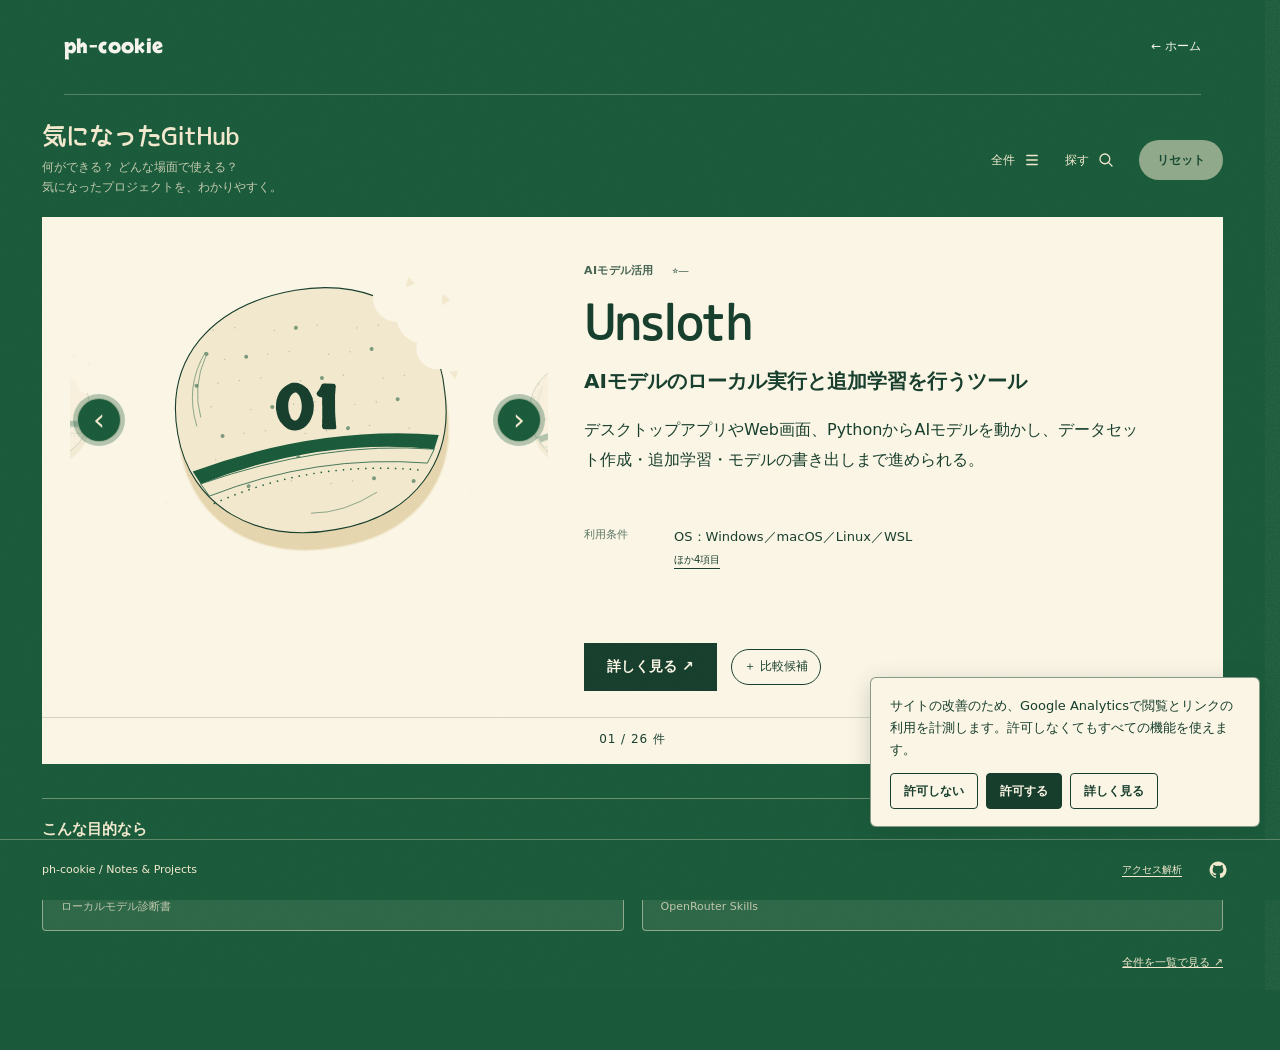
==== projects/index.html @ 5f615bd1 "Save approved audio category and Audio Studio MCP publication stage" ====
<!doctype html>
<html lang="ja">
<head>
  <meta charset="utf-8">
  <meta name="viewport" content="width=device-width,initial-scale=1">
  <meta name="description" content="気になったGitHubプロジェクトを、用途や利用条件とともに紹介。">
  <title>気になったGitHub — ph-cookie</title>
  <link rel="stylesheet" href="../assets/collection.css?v=414d01db8b60">
  <script defer src="data.js?v=7d6185a0344e"></script>
  <script defer src="../assets/projects.js?v=3e82fefd5011"></script>
<link rel="stylesheet" href="../assets/site-settings.css?v=dbaac64d1aff"><script defer src="../assets/site-settings.js?v=22b683aef506"></script></head>
<body class="cookie-projects" data-concept="section">
  <svg class="filter-defs" aria-hidden="true" focusable="false"><defs><filter id="collection-grain"><feTurbulence type="fractalNoise" baseFrequency=".6" numOctaves="3" stitchTiles="stitch"/><feColorMatrix type="saturate" values="0"/></filter></defs></svg>
  <div class="noise" aria-hidden="true"></div>

  <header class="site-header">
    <a class="site-signature" href="../">ph-cookie</a>
    <nav aria-label="サイト内の移動"><a class="home-back" href="../">← ホーム</a></nav>
  </header>
  <main>
    <div class="collection-masthead">
    <section class="intro" aria-labelledby="page-title">
      <h1 id="page-title">気になったGitHub</h1>
      <p class="lead">何ができる？ どんな場面で使える？<br>気になったプロジェクトを、わかりやすく。</p>
    </section>
      <div class="browse-actions"><button id="overview-toggle" type="button" aria-haspopup="dialog" disabled>全件 <svg class="browse-icon" viewBox="0 0 24 24" aria-hidden="true" focusable="false"><path d="M5 6h14M5 12h14M5 18h14"/></svg></button><button id="search-toggle" type="button" aria-expanded="false" aria-controls="search-panel" disabled>探す <svg class="browse-icon" viewBox="0 0 24 24" aria-hidden="true" focusable="false"><circle cx="10.5" cy="10.5" r="6.5"/><path d="m15.2 15.2 4.8 4.8"/></svg></button><button id="clear-filters" class="reset-button" type="button" disabled>リセット</button></div>
    </div>
    <div class="browse-toolbar">
      <div class="filter-state"><p id="count" role="status" hidden></p><span id="filter-summary"></span></div>

    </div>
    <section id="search-panel" class="tools" aria-label="プロジェクトを探す" hidden>
      <label for="search">キーワード<input id="search" type="search" placeholder="名前・用途から探す" autocomplete="off"></label>
      <label for="category">分類<select id="category"><option value="">すべて</option></select></label>
      <label for="sort">並び順<select id="sort"><option value="new">追加順（新しい順）</option><option value="name">名前順</option><option value="stars">スターが多い順</option></select></label>
    </section>
    <p id="boot-message" role="status">紹介を読み込み中…</p>
    <section id="content" aria-label="プロジェクト紹介"></section>
    <p id="empty" hidden>該当する項目がありません。条件を変えて探してください。</p>
    <p class="catalog-link"><a href="catalog.html">全件を一覧で見る ↗</a></p>
    <noscript><p>この表示にはJavaScriptが必要です。上の一覧から全紹介を読めます。</p></noscript>

  </main>
    <footer><span>ph-cookie / Notes & Projects</span><button type="button" class="metrics-open" data-metrics-open>アクセス解析</button><a class="profile-link" href="https://github.com/ph-cookie" target="_blank" rel="noopener noreferrer" aria-label="ph-cookieのGitHubアカウント" title="GitHub"><svg viewBox="0 0 24 24" width="18" height="18" aria-hidden="true" focusable="false"><path fill="currentColor" d="M12 .75a11.25 11.25 0 0 0-3.558 21.923c.563.104.768-.244.768-.543 0-.267-.01-.975-.015-1.913-3.13.68-3.79-1.508-3.79-1.508-.512-1.3-1.25-1.646-1.25-1.646-1.023-.7.078-.686.078-.686 1.13.08 1.725 1.16 1.725 1.16 1.006 1.724 2.64 1.226 3.283.938.102-.73.394-1.226.716-1.508-2.5-.284-5.128-1.25-5.128-5.565 0-1.23.44-2.234 1.16-3.022-.116-.285-.503-1.43.11-2.982 0 0 .945-.302 3.095 1.154a10.8 10.8 0 0 1 5.625 0c2.15-1.456 3.094-1.154 3.094-1.154.614 1.552.227 2.697.111 2.982.721.788 1.159 1.792 1.159 3.022 0 4.326-2.633 5.278-5.14 5.557.405.35.766 1.043.766 2.1 0 1.516-.014 2.74-.014 3.112 0 .3.203.65.773.54A11.25 11.25 0 0 0 12 .75Z"/></svg></a></footer>
  <aside class="candidate-dock" aria-label="比較候補" hidden>
    <div class="dock-label">比較候補 <b id="selected-count">0</b><span>最大3件</span></div>
    <div id="selected"></div><button id="compare" type="button" disabled>並べて確認 ↗</button>
  </aside>
  <div id="toast" class="toast" role="status"></div>
  <dialog id="overview" aria-labelledby="overview-title">
    <div class="dialog-head"><h2 id="overview-title">全件 <span id="overview-total"></span></h2><button class="close" type="button" aria-label="一覧を閉じる">×</button></div>
    <div class="overview-body">
      <div class="overview-tools">
        <label>キーワード<input id="overview-search" type="search" placeholder="名前・用途から探す" autocomplete="off"></label>
        <label>分類<select id="overview-category"><option value="">すべて</option></select></label>
        <label>並び順<select id="overview-sort"><option value="new">追加順</option><option value="name">名前順</option><option value="stars">スター順</option></select></label>
      </div>
      <div class="overview-status"><span id="overview-count" role="status"></span><button id="overview-reset" class="reset-button" type="button" disabled>リセット</button></div>
      <div class="overview-columns" aria-hidden="true"><span>名称 / 用途</span><span>分類</span><span>比較</span></div>
      <ol id="overview-list" aria-label="プロジェクト一覧"></ol>
      <p id="overview-empty" hidden>該当する項目がありません。</p>
    </div>
    <div class="overview-bottom"><span id="overview-selection" role="status"></span><button id="overview-compare" type="button" disabled>並べて確認 ↗</button></div>
  </dialog>
  <dialog id="detail" aria-labelledby="detail-title">
    <div class="dialog-head"><span class="dialog-eyebrow"></span><button class="close" type="button" aria-label="詳細を閉じる">×</button></div>
    <h2 id="detail-title" class="detail-title"></h2><div class="dialog-body"></div>
  </dialog>
  <dialog id="comparison" aria-labelledby="comparison-title">
    <div class="dialog-head"><h2 id="comparison-title">比較候補</h2><button class="close" type="button" aria-label="比較を閉じる">×</button></div>
    <div class="comparison-body"></div>
  </dialog>
<aside id="metrics-panel" class="metrics-panel" aria-label="アクセス解析の選択" hidden><p>サイトの改善のため、Google Analyticsで閲覧とリンクの利用を計測します。許可しなくてもすべての機能を使えます。</p><div class="metrics-actions"><button type="button" data-metrics-choice="denied">許可しない</button><button type="button" data-metrics-choice="granted">許可する</button><button type="button" data-metrics-open>詳しく見る</button></div></aside>
<dialog id="metrics-dialog" class="metrics-dialog" aria-labelledby="metrics-title"><h2 id="metrics-title">アクセス解析</h2><p>このサイトでは、許可した場合にGoogle Analyticsを読み込み、Cookieを使ってページの閲覧、紹介の詳細表示、GitHubなどへの移動を計測します。Cookie等の識別子や閲覧情報はGoogleに送信されます。広告目的では利用しません。</p><p>検索入力や選択した文章は送信せず、計測に送るページURLから検索条件を取り除きます。端末・ブラウザの情報などはGoogle Analyticsの仕組みで収集されます。許可前の操作を後から送信することはありません。</p><p>選択はこのブラウザに180日間保存します。フッターの「アクセス解析」からいつでも変更できます。許可を取り消すとこのサイトの計測用Cookieを削除し、読み込み済みの場合はページを再読み込みします。すでに送信された情報は取り消されません。</p><p><a href="https://policies.google.com/privacy?hl=ja" target="_blank" rel="noopener noreferrer">Googleのプライバシーポリシー</a> / <a href="https://policies.google.com/technologies/partner-sites?hl=ja" target="_blank" rel="noopener noreferrer">Googleによるデータの利用</a></p><p data-metrics-status></p><label><input type="checkbox" data-metrics-exclude>このブラウザを制作確認用として計測から除外する</label><div class="metrics-actions"><button type="button" data-metrics-choice="denied">許可しないで保存</button><button type="button" data-metrics-choice="granted">許可して保存</button></div><button type="button" class="metrics-close" data-metrics-close>閉じる</button></dialog></body>
</html>
---- assets/collection.css ----
@font-face{font-family:CookieTitle;src:url('fonts/YasashisaGothic.ttf') format('truetype');font-weight:400;font-display:swap}
@font-face{font-family:CookieLogo;src:url('fonts/Skranji-Bold.ttf') format('truetype');font-weight:700;font-display:swap}
:root{--green:#1a5a3a;--deep:#173e2c;--paper:#f2e8cd;--light:#fbf5e5;color-scheme:dark;background:var(--green)}
*{box-sizing:border-box}
html{overscroll-behavior:none;scrollbar-gutter:stable}
body{margin:0;background:var(--green);color:var(--paper);font:15px/1.8 system-ui,-apple-system,sans-serif;overscroll-behavior:none}
body{padding-bottom:calc(var(--footer-height,60px) + var(--dock-height,0px) + 16px)}
body.dialog-open{overflow:hidden}
button,input,select,textarea{font:inherit}
button,a,input,select{-webkit-tap-highlight-color:transparent}
button,a{touch-action:manipulation}
button{cursor:pointer}
button:focus-visible,a:focus-visible,input:focus-visible,select:focus-visible,textarea:focus-visible{outline:3px solid currentColor;outline-offset:5px}
button:focus-visible{outline-color:var(--paper)}
dialog button:focus-visible,.candidate-dock button:focus-visible{outline-color:var(--deep)}
button:disabled{cursor:default;opacity:.45}
a{color:inherit}
[hidden]{display:none!important}
.filter-defs{position:absolute;width:0;height:0;overflow:hidden}
.noise{pointer-events:none;position:fixed;inset:0;opacity:.105;filter:url(#collection-grain);z-index:10;mix-blend-mode:soft-light}
.collection-header{max-width:1360px;margin:auto;padding:26px 42px;border-bottom:1px solid #f2e8cd4a}
.brand{color:#fff;font:700 23px CookieLogo,system-ui,sans-serif;text-decoration:none}
.brand span{font:400 12px system-ui,sans-serif;letter-spacing:.06em}
main{max-width:1280px;margin:auto;padding:28px 42px 0}
.intro{padding-bottom:13px}
.eyebrow{font:650 11px/1.5 system-ui,sans-serif;letter-spacing:.19em;margin:0 0 10px}
h1{font:700 clamp(28px,4vw,45px)/1.4 CookieTitle,system-ui,sans-serif;margin:0 0 14px;font-synthesis:weight}
.lead{font-size:12px;line-height:1.85;margin:0}
.browse-toolbar{display:flex;align-items:center;justify-content:space-between;gap:14px;min-height:40px;border-bottom:1px solid #f2e8cd55;margin-bottom:10px}
.filter-state{display:flex;align-items:center;gap:10px;min-width:0}
#count{margin:0;font-size:11px;white-space:nowrap}
#filter-summary{font-size:10px;opacity:.8;max-width:300px;overflow:hidden;text-overflow:ellipsis;white-space:nowrap}
#search-toggle,#clear-filters{border:0;background:none;color:var(--paper);font-size:11px;padding:8px 0;white-space:nowrap}
#search-toggle{display:flex;gap:10px;align-items:center;font-size:12px}
#search-toggle span{font-size:23px;line-height:1}
.tools{display:grid;grid-template-columns:minmax(0,1fr) 190px 190px;gap:16px;align-items:end;border-bottom:1px solid #f2e8cd70;margin-top:-10px;margin-bottom:20px;padding:12px 0 16px}
.tools label{font-size:11px;min-width:0}
input,select{display:block;width:100%;min-height:40px;margin-top:4px;border:1px solid #f2e8cd80;border-radius:0;color:var(--paper);background:var(--green);padding:5px 10px;font-size:13px}
input::placeholder{color:#f2e8cdb0}
select option{background:var(--green);color:var(--paper)}
#content{overflow:hidden}
.focus-stage{display:grid;grid-template-columns:1fr 1.15fr;min-height:380px;gap:30px;align-items:start;outline-offset:-3px}
.focus-stage:focus-visible{outline:2px solid var(--paper);outline-offset:-3px}
.cookie-visual{min-width:0;height:350px;position:relative;overflow:hidden;display:grid;place-items:center}
.cookie-open{z-index:1;display:block;position:relative;width:350px;max-width:83%;height:330px;background:none;color:var(--paper);border:0;touch-action:pan-y;user-select:none;-webkit-user-select:none;cursor:grab}
.cookie-open:active{cursor:grabbing}
.cookie-open svg{position:absolute;inset:0;width:100%;height:100%;overflow:visible;pointer-events:none}
.cookie-open>span{position:absolute;font:700 63px CookieLogo,system-ui,sans-serif;top:34%;left:40%;color:var(--deep);pointer-events:none}
.edge-preview{position:absolute;z-index:2;top:50%;width:58px;height:160px;transform:translateY(-50%);padding:0;border:0;color:var(--paper);background:none;display:grid;place-items:center}
.edge-preview.previous{left:0}.edge-preview.next{right:0}
.neighbor-art{position:absolute;inset:0;overflow:hidden;pointer-events:none}
.neighbor-art svg{position:absolute;top:0;width:150px;height:150px;max-width:none;opacity:.32}
.previous .neighbor-art svg{right:22px}.next .neighbor-art svg{left:22px}
.edge-arrow{position:relative;display:grid;place-items:center;width:44px;height:44px;border:1px solid #f2e8cd90;border-radius:50%;background:var(--green);color:var(--paper);font:30px/1 system-ui,sans-serif;box-shadow:0 0 0 4px #1a5a3a50}
.edge-preview:hover .edge-arrow,.edge-preview:focus-visible .edge-arrow{background:var(--paper);color:var(--deep)}
.edge-preview:focus-visible{outline-offset:-3px}
.focus-copy{min-width:0;padding:20px 0;display:grid;align-content:start;align-items:start;user-select:text;-webkit-user-select:text}
.focus-copy [data-slot=meta]{min-block-size:var(--slot-meta,0px)}
.focus-copy [data-slot=title]{min-block-size:var(--slot-title,0px)}
.focus-copy [data-slot=purpose]{min-block-size:var(--slot-purpose,0px)}
.focus-copy [data-slot=summary]{min-block-size:var(--slot-summary,0px)}
.focus-copy [data-slot=conditions]{min-block-size:var(--slot-conditions,0px)}
.focus-copy [data-slot=actions]{min-block-size:var(--slot-actions,0px)}
.measure-copy{position:fixed;left:-100000px;top:0;visibility:hidden;pointer-events:none;contain:layout style}
.measure-copy>[data-slot]{min-block-size:0!important}
.focus-meta{display:flex;gap:18px;align-items:flex-start;font-size:10px;letter-spacing:.07em;opacity:.78;margin-bottom:12px}
.focus-meta .category{min-width:0;overflow-wrap:anywhere}
.focus-meta .category{border-bottom:1px solid #f2e8cd80}
.project-stars{white-space:nowrap;flex:none}
.focus-copy h2{font:800 clamp(30px,3.5vw,42px)/1.3 CookieTitle,system-ui,sans-serif;font-synthesis:weight;margin:0 0 12px;overflow-wrap:anywhere}
.focus-copy .what{font-size:16px;font-weight:750;line-height:1.65;margin:0 0 14px;color:var(--light)}
.focus-copy .summary{font-size:14px;line-height:1.9;max-width:38em;margin:0 0 17px}
.condition-lines{margin:0 0 22px;line-height:1.7}
.condition-lines div{display:grid;grid-template-columns:82px 1fr;gap:10px;font-size:12px}
.condition-lines dt{font-size:10px;opacity:.7;font-weight:500}
.condition-lines dd{margin:0;overflow-wrap:anywhere}
.condition-item{display:block}
.condition-more{color:inherit;font-size:10px;line-height:1.6;border:0;border-bottom:1px solid currentColor;padding:0;background:none;white-space:nowrap}
.focus-actions{display:flex;align-items:center;flex-wrap:wrap;gap:10px}
.read-more{background:var(--paper);color:var(--deep);border:1px solid var(--paper);padding:9px 20px;font-size:14px;font-weight:750;min-height:42px}
.pick{color:inherit;font-size:11px;background:transparent;border:1px solid currentColor;padding:5px 12px;border-radius:20px;min-height:36px}
.pick[aria-pressed=true]{background:var(--paper);color:var(--deep)}
.focus-bottom{display:flex;justify-content:center;padding:10px 0 12px;border-top:1px solid #f2e8cd70}
.position{font:12px/1.6 system-ui,sans-serif;letter-spacing:.08em;margin:0;min-width:95px;text-align:center}
.related{display:grid;grid-template-columns:1fr 1fr;gap:12px 32px;align-items:start;margin-top:12px;padding-top:14px}
.related-label{grid-column:1/-1;font-size:15px;font-weight:750;letter-spacing:0;margin:0 0 2px}
.related-link{display:grid;grid-template-columns:1fr 24px;gap:5px 14px;align-items:start;border:0;padding:8px 0 12px;background:none;text-align:left;color:var(--paper)}
.related-purpose{grid-column:1;font-size:14px;font-weight:700;line-height:1.65}
.related-project{grid-column:1;font-size:12px;line-height:1.6;opacity:.75}
.related-arrow{grid-column:2;grid-row:1/3;font-size:23px;line-height:1.4;align-self:center}
.related-link:hover .related-purpose{text-decoration:underline;text-underline-offset:4px}
.catalog-link{font-size:11px;text-align:right;margin:25px 0 0}
footer{position:fixed;z-index:9;bottom:0;left:0;right:0;display:flex;justify-content:space-between;align-items:center;gap:12px;padding:10px max(42px,calc((100vw - 1196px)/2)) max(10px,env(safe-area-inset-bottom));background:var(--green);border-top:1px solid #f2e8cd50;font-size:11px}
.profile-link{display:grid;place-items:center;width:40px;height:40px;border-radius:50%}
.profile-link:hover{background:#f2e8cd18}
.candidate-dock{position:fixed;z-index:20;bottom:var(--footer-height,60px);left:0;right:0;display:flex;gap:20px;align-items:center;background:var(--light);color:var(--deep);padding:16px max(24px,calc((100vw - 1196px)/2)) max(16px,env(safe-area-inset-bottom));border-top:2px solid var(--deep);min-height:78px;box-shadow:0 -6px 30px #173e2c18}
.dock-label{font-size:12px;white-space:nowrap;min-width:104px}
.dock-label b{font:700 22px CookieLogo,system-ui,sans-serif;margin-left:5px}
.dock-label span{display:block;font-size:9px}
#selected{display:flex;align-items:center;gap:7px;flex:1;flex-wrap:wrap;min-width:0}
.selected-chip{background:transparent;color:var(--deep);border:1px solid #173e2c60;font-size:11px;padding:5px 9px;border-radius:20px;overflow-wrap:anywhere;max-width:100%;text-align:left}
.candidate-dock>button{background:var(--deep);color:var(--paper);border:0;padding:10px 17px;white-space:nowrap;font-size:12px;min-height:40px}
.toast{position:fixed;left:50%;bottom:calc(var(--footer-height,60px) + var(--dock-height,0px) + 20px);transform:translateX(-50%);z-index:60;background:var(--light);color:var(--deep);padding:8px 18px;box-shadow:0 4px 20px #0002;display:none;font-size:12px;width:max-content;max-width:90vw}
.toast.visible{display:block}
dialog{color-scheme:light;border:1px solid var(--deep);border-radius:12px;background:var(--light);color:var(--deep);width:min(740px,calc(100vw - 30px));max-height:calc(100svh - 50px);padding:0;box-shadow:0 20px 100px #08261880;overscroll-behavior:contain;scrollbar-gutter:stable}
dialog::backdrop{background:#103b2ca8;backdrop-filter:blur(3px)}
.dialog-head{position:sticky;top:0;background:var(--light);display:flex;justify-content:space-between;align-items:center;gap:15px;padding:16px 24px;border-bottom:1px solid #1a5a3a35;z-index:1;font-size:11px;letter-spacing:.08em}
.dialog-head h2{font-size:14px;margin:0}
.close{flex:none;border:1px solid #1a5a3a50;background:none;color:var(--deep);border-radius:50%;width:36px;height:36px;font-size:24px;line-height:1}
.detail-title{font:700 28px/1.5 CookieTitle,system-ui,sans-serif;font-synthesis:weight;margin:24px 30px 16px;overflow-wrap:anywhere}
.dialog-body{padding:0 30px 30px}
.dialog-body p{font-size:13px;line-height:1.95;max-width:42em;margin:0 0 16px;overflow-wrap:anywhere}
.dialog-body .summary{font-size:14px;font-weight:650}
.environment-block{margin-top:20px}
.environment-label{font-size:11px!important;font-weight:650;margin:0 0 5px!important}
.environment-table{border-collapse:collapse;background:#eceee5;font-size:11px;line-height:1.6;width:100%;margin:0 0 20px}
.environment-table th,.environment-table td{border-bottom:1px solid #d6dbd0;padding:4px 9px;text-align:left;vertical-align:top;overflow-wrap:anywhere}
.environment-table th{width:105px}
.fact-level{display:inline-block;font-size:9px;line-height:1.5;border:1px solid #ccd3c4;border-radius:2px;padding:0 3px;margin-right:5px;vertical-align:1px;white-space:nowrap}
.dialog-actions{display:flex;align-items:center;flex-wrap:wrap;gap:20px;padding-top:18px;border-top:1px solid #ccd3c4;margin-top:20px}
.dialog-actions a{font-size:12px}
.dialog-body .checked-date{font-size:10px;margin:12px 0 0}
.dialog-body .pick[aria-pressed=true]{background:var(--deep);color:var(--paper)}
.sources{font-size:11px;margin-top:20px;max-width:42em}
.sources summary{cursor:pointer}
.sources ul{padding-left:18px}
.sources li{margin:4px 0;overflow-wrap:anywhere}
#comparison{width:min(1000px,calc(100vw - 30px))}
.comparison-body{padding:22px;overflow-x:auto}
.comparison-table{border-collapse:collapse;table-layout:fixed;width:100%;min-width:calc(125px + var(--columns) * 210px);font-size:12px;line-height:1.8}
.comparison-table th,.comparison-table td{text-align:left;vertical-align:top;overflow-wrap:anywhere;border-bottom:1px solid #d6dbd0;padding:12px}
.comparison-table tr>th:first-child{width:125px;font-size:11px;position:sticky;left:0;background:var(--light);z-index:1}
.comparison-table thead th{font-weight:400}
.comparison-table h3{font:700 21px/1.5 CookieTitle,system-ui,sans-serif;font-synthesis:weight;margin:0 0 12px;overflow-wrap:anywhere}
.comparison-table p{margin:0 0 10px}
.comparison-table .compare-category{font-size:10px;opacity:.75}
.comparison-table .compare-purpose{font-weight:650}
.comparison-table a{font-size:11px}
.comparison-table .comparison-group th{background:#eceee5;font-size:11px;padding-top:7px;padding-bottom:7px}
.comparison-note{font-size:10px;margin-top:12px}
.fact-missing{opacity:.65}
.comparison-grid{display:grid;grid-template-columns:repeat(var(--columns),minmax(210px,1fr));min-width:calc(var(--columns) * 210px);gap:20px}
.compare-column{min-width:0;border-right:1px solid #ccd3c4;padding-right:15px}
.compare-column:last-child{border:0}
.compare-column h3{font:700 22px/1.5 CookieTitle,system-ui,sans-serif;font-synthesis:weight;margin:0 0 12px;overflow-wrap:anywhere}
.compare-column p{font-size:12px;line-height:1.85;overflow-wrap:anywhere}
.compare-column .compare-category{font-size:10px;opacity:.75;margin-top:0}
.compare-column .compare-purpose{font-weight:700}
.compare-column a{font-size:12px}
.compare-column .environment-table th{width:85px}
.copy-notes{margin-top:20px;background:var(--deep);color:var(--paper);border:0;padding:10px 16px;font-size:12px;min-height:42px}
.clipboard-text{display:block;width:100%;height:180px;margin-top:15px;color:var(--deep);background:var(--paper);font-size:12px}
@media(max-width:900px) and (min-width:601px){
 .focus-stage{grid-template-columns:1fr 1.2fr;gap:20px}
 .cookie-open{width:290px;height:280px}.cookie-visual{height:300px}
 .cookie-open>span{font-size:48px}.edge-preview{width:45px}.edge-arrow{width:38px;height:38px}
 .tools{grid-template-columns:minmax(0,1fr) 150px 160px;gap:10px}
}
@media(max-width:600px){
 .collection-header{padding:13px 18px}.brand{font-size:19px}.brand span{font-size:9px;display:block;margin-top:2px}
 main{padding:18px 18px 0}.intro{padding:0 0 5px}.intro .eyebrow,.intro .lead{display:none}
 .intro h1{font-size:25px;margin:0;line-height:1.5}
 .browse-toolbar{min-height:34px;margin-bottom:3px}.filter-state{gap:6px}
 #count{font-size:10px}#filter-summary{max-width:110px;font-size:9px}
 #search-toggle,#clear-filters{font-size:10px}#search-toggle{padding:4px 0}#search-toggle span{font-size:19px}
 .tools{grid-template-columns:minmax(0,1fr) minmax(0,1fr);gap:10px;margin:0 0 12px;padding-top:8px}
 .tools label:first-child{grid-column:1/-1}
 .focus-stage{grid-template-columns:1fr;gap:0;min-height:0}
 .cookie-visual{height:clamp(172px,25svh,205px)}.cookie-open{width:244px;max-width:78%;height:100%}
 .cookie-open>span{font-size:40px;top:34%;left:40%}
 .edge-preview{height:125px;width:50px;top:49%}.neighbor-art svg{height:115px;width:130px}
 .edge-arrow{height:42px;width:42px;font-size:29px}
 .focus-copy{padding:7px 0 12px}.focus-meta{font-size:10px;margin-bottom:8px}
 .focus-copy h2{font-size:29px;line-height:1.35;margin-bottom:9px}
 .focus-copy .what{font-size:14px;line-height:1.65;margin-bottom:12px}
 .focus-copy .summary{font-size:13px;line-height:1.85;margin-bottom:14px}
 .condition-lines{margin-bottom:15px}.condition-lines div{font-size:11px;grid-template-columns:72px 1fr;gap:8px}.condition-lines dt{font-size:10px}
 .focus-actions{gap:12px;justify-content:space-between}.read-more{padding:8px 16px}.focus-actions .pick{padding:6px 12px}
 .focus-bottom{padding:10px 0}.position{font-size:11px}
 .related{grid-template-columns:1fr;gap:4px;margin-top:10px;padding-top:14px}.related-label{font-size:14px;margin-bottom:4px}
 .related-link{padding:9px 0;gap:3px 14px}.related-purpose{font-size:14px}.related-project{font-size:12px}
 footer{padding-left:18px;padding-right:18px;font-size:10px}.catalog-link{margin-top:20px}
 .candidate-dock{display:grid;grid-template-columns:minmax(0,1fr) auto;padding:10px 15px max(10px,env(safe-area-inset-bottom));gap:6px 12px}
 .dock-label{font-size:11px}.dock-label span{display:inline;margin-left:8px}.dock-label b{font-size:17px}
 #selected{grid-row:2;grid-column:1/-1;min-height:26px}.candidate-dock>button{grid-column:2;grid-row:1;font-size:11px;padding:7px 12px}
 .selected-chip{font-size:10px;padding:4px 8px;min-height:32px}
 dialog{max-height:calc(100svh - 24px)}.dialog-head{padding:12px 18px}.detail-title{font-size:23px;margin:18px 18px 14px}
 .dialog-body{padding:0 18px 22px}.comparison-body{padding:18px}.comparison-grid{gap:15px}
}
@media(max-width:600px) and (max-height:700px){.cookie-visual{height:150px}}
@media(prefers-reduced-motion:reduce){*{scroll-behavior:auto!important;transition:none!important;animation:none!important}}

/* Full-catalog overview. */
.browse-actions{display:flex;gap:24px;align-items:center}
#overview{width:min(1000px,calc(100vw - 30px));max-height:calc(100svh - 30px)}
#overview-title{font:800 21px/1.5 CookieTitle,system-ui,sans-serif;letter-spacing:0}
#overview-total{font:400 11px/1.5 system-ui;margin-left:8px;opacity:.65}
.overview-body{padding:18px 25px 0}
.overview-tools{display:grid;grid-template-columns:minmax(0,1fr) 160px 130px;gap:12px;align-items:end}
.overview-tools label{font-size:10px;min-width:0}
.overview-tools input,.overview-tools select{background:transparent;color:var(--deep);border:1px solid #173e2c50;font-size:12px;min-height:36px}
.overview-tools input::placeholder{color:#173e2c99}
.overview-tools option{color:var(--deep);background:var(--light)}
.overview-status{display:flex;align-items:center;gap:15px;min-height:48px;font-size:11px}
#overview-reset{border:0;border-bottom:1px solid currentColor;padding:0;background:none;color:inherit;font-size:11px}
.overview-columns{display:grid;grid-template-columns:minmax(0,1fr) 132px 108px;gap:15px;font-size:10px;opacity:.65;padding:0 0 7px 43px;border-bottom:1px solid #173e2c80}
#overview-list{padding:0;margin:0;list-style:none}
.overview-row{display:grid;grid-template-columns:minmax(0,1fr) 108px;align-items:center;gap:15px;border-bottom:1px solid #173e2c28;padding:8px 0}
.overview-open{display:grid;grid-template-columns:30px minmax(0,1fr) 100px 18px;gap:13px;align-items:center;border:0;background:none;color:var(--deep);text-align:left;padding:7px 0;min-width:0;width:100%}
.overview-open:hover .overview-name,.overview-open:focus-visible .overview-name{text-decoration:underline;text-underline-offset:4px}
.overview-number{font:11px/1.5 system-ui;opacity:.6;align-self:start;padding-top:3px}
.overview-words{min-width:0}
.overview-name{display:block;font:800 18px/1.45 CookieTitle,system-ui,sans-serif;overflow-wrap:anywhere}
.overview-purpose{display:block;font-size:11px;line-height:1.7;margin-top:3px;overflow-wrap:anywhere}
.overview-category{font-size:10px;line-height:1.5}
.overview-arrow{font-size:18px}
.overview-current{font-size:9px;display:inline-block;border:1px solid #173e2c55;padding:0 5px;margin-top:4px}
.overview-row.is-current{background:#1a5a3a08}
.overview-row .pick{font-size:10px;min-height:34px;padding:5px 7px}
.overview-row .pick[aria-pressed=true]{background:var(--deep);color:var(--light)}
.overview-bottom{position:sticky;bottom:0;display:flex;align-items:center;justify-content:space-between;gap:15px;border-top:1px solid #173e2c80;padding:14px 25px;background:var(--light);font-size:11px;z-index:2}
#overview-compare{border:0;background:var(--deep);color:var(--light);padding:9px 15px;font-size:11px;min-height:40px}
#overview-empty{font-size:12px;padding:20px 0 35px}
@media(max-width:600px){
 #overview{width:calc(100vw - 16px);max-height:calc(100svh - 18px)}
 #overview .dialog-head{padding:12px 15px}
 .overview-body{padding:13px 15px 0}
 .overview-tools{grid-template-columns:minmax(0,1fr) minmax(0,1fr);gap:8px}
 .overview-tools label:first-child{grid-column:1/-1}
 .overview-columns{display:none}
 .overview-status{min-height:42px;border-bottom:1px solid #173e2c80}
 .overview-row{grid-template-columns:minmax(0,1fr) 38px;gap:8px;padding:10px 0}
 .overview-open{grid-template-columns:22px minmax(0,1fr) 13px;gap:8px;padding:3px 0}
 .overview-name{font-size:16px}
 .overview-purpose{font-size:10px}
 .overview-number{font-size:10px}
 .overview-category{grid-column:2;grid-row:2;font-size:9px;opacity:.7}
 .overview-arrow{grid-column:3;grid-row:1;font-size:16px}
 .overview-row .pick{font-size:0;width:36px;height:36px;padding:0;overflow:hidden;position:relative}
 .overview-row .pick::after{content:'＋';font-size:18px;position:absolute;inset:0;display:grid;place-items:center}
 .overview-row .pick[aria-pressed=true]::after{content:'✓'}
 .overview-bottom{padding:11px 15px}
}

/* Match text baselines, hit areas and drawn icon dimensions. */
.browse-actions #overview-toggle,.browse-actions #search-toggle{display:inline-flex;align-items:center;justify-content:center;gap:8px;font:500 12px/1 system-ui,-apple-system,sans-serif;min-height:44px;padding:0;border:0;background:none;color:var(--paper)}
.browse-icon{display:block;flex:none;width:18px;height:18px;fill:none;stroke:currentColor;stroke-width:1.7;stroke-linecap:round;stroke-linejoin:round}

.overview-open{user-select:text;-webkit-user-select:text}
.overview-category{overflow-wrap:anywhere}

/* Shared conditions remain reachable with the search panel closed. */
.browse-toolbar{flex-wrap:wrap;justify-content:flex-end}
.filter-state{flex:1 1 200px;min-width:0;gap:10px}
#filter-summary{flex:1;min-width:0;max-width:300px}
#clear-filters{flex:none;min-height:36px;padding:4px 10px;border:1px solid #f2e8cd80;border-radius:3px;font-size:11px}
.browse-actions{flex:none;margin-left:auto}
.dialog-body p{font-size:16px;line-height:1.9}
.dialog-body .summary{font-size:17px}
.dialog-body .environment-table{font-size:13px}
.dialog-body .environment-label{font-size:12px!important}
.dialog-body .fact-level{font-size:10px}
.dialog-body .sources{font-size:13px}
.dialog-body .checked-date{font-size:11px}
.dialog-body .dialog-actions a{font-size:14px}
@media(max-width:600px){
 .browse-actions{order:0}
 .filter-state{order:1;flex-basis:100%;padding-bottom:8px}
 #filter-summary{max-width:none;font-size:10px}
 .dialog-body p{font-size:15px}
 .dialog-body .summary{font-size:16px}
 .dialog-body .environment-table{font-size:12px}
 .dialog-body .sources{font-size:12px}
}

/* Layout: reading hierarchy, with site identity in the footer. */
main{padding-top:26px}
.home-return{margin:0 0 26px}
.home-return a{font:500 11px/1.6 system-ui,sans-serif;color:var(--paper);text-decoration:none;opacity:.68;display:inline-flex;align-items:center;min-height:32px}
.home-return a:hover,.home-return a:focus-visible{opacity:1;text-decoration:underline;text-underline-offset:4px}
.collection-masthead{display:grid;grid-template-columns:minmax(0,1fr) auto;gap:24px;align-items:center;border-bottom:2px solid #f2e8cd80;padding-bottom:24px;margin-bottom:26px}
.collection-masthead .intro{padding:0}
.collection-masthead h1{font-size:25px;line-height:1.4;font-weight:700;margin:0 0 10px}
.collection-masthead .lead{font-size:12px;line-height:1.8;margin:0;opacity:.8}
.collection-masthead .browse-actions{margin:0;gap:28px}
.collection-masthead .browse-actions button{font-weight:650;font-size:13px}
.browse-toolbar{margin-top:-16px;margin-bottom:24px;padding-bottom:10px;border-bottom:1px solid #f2e8cd50}
.tools{margin-top:0;margin-bottom:30px;padding-top:0}
.focus-stage{grid-template-columns:.9fr 1.2fr;gap:50px;min-height:440px}
.focus-copy{padding-top:20px}
.focus-meta{font-size:12px;letter-spacing:.025em;margin-bottom:15px;opacity:.8}
.focus-meta .category{border:0;font-weight:650}
.focus-copy h2{font-size:clamp(44px,5vw,66px);font-weight:800;line-height:1.14;letter-spacing:-.025em;color:#fff;margin-bottom:20px}
.focus-copy .what{font-size:22px;line-height:1.55;font-weight:750;color:var(--paper);margin-bottom:22px}
.focus-copy .summary{font-size:16px;line-height:1.85;max-width:35em;margin-bottom:25px}
.condition-lines div{font-size:13px;grid-template-columns:78px minmax(0,1fr);gap:12px}
.condition-lines dt{font-size:11px}
.condition-lines{margin-bottom:28px}
.focus-actions{gap:14px}
.focus-actions .read-more{font-size:15px;padding:11px 24px}
.focus-actions .pick{font-size:12px}
@media(max-width:900px){
 .focus-stage{gap:25px}
 .collection-masthead{gap:18px}
}
@media(max-width:600px){
 main{padding-top:12px}
 .home-return{margin-bottom:14px}
 .home-return a{font-size:10px}
 .collection-masthead{gap:12px;padding-bottom:16px;margin-bottom:17px;align-items:center}
 .collection-masthead h1{font-size:19px;margin:0;line-height:1.4}
 .collection-masthead .browse-actions{gap:18px}
 .collection-masthead .browse-actions button{font-size:11px;gap:5px;min-height:40px}
 .collection-masthead .browse-icon{width:16px;height:16px}
 .browse-toolbar{margin-top:-8px;margin-bottom:12px}
 .tools{margin-bottom:20px}
 .focus-stage{grid-template-columns:1fr;gap:0;min-height:0}
 .focus-copy{padding-top:8px}
 .focus-meta{font-size:11px;margin-bottom:12px}
 .focus-copy h2{font-size:36px;line-height:1.18;letter-spacing:-.02em;margin-bottom:14px}
 .focus-copy .what{font-size:18px;line-height:1.55;margin-bottom:17px}
 .focus-copy .summary{font-size:15px;line-height:1.85;margin-bottom:20px}
 .condition-lines div{font-size:12px;grid-template-columns:68px minmax(0,1fr);gap:9px}
 .condition-lines dt{font-size:10px}
 .condition-lines{margin-bottom:23px}
}
@media(max-width:360px){
 .collection-masthead{grid-template-columns:1fr;gap:10px}
 .collection-masthead .browse-actions{justify-content:flex-end}
 .focus-copy h2{font-size:34px}
}

/* Layout: three regions; the introduction is the dominant surface. */
.home-return{display:flex;align-items:center;gap:20px;margin-bottom:17px}
.home-return .site-signature{font:700 17px/1.5 CookieLogo,system-ui,sans-serif;letter-spacing:.015em;opacity:1;color:var(--paper)}
.home-return .home-back{font-size:11px;opacity:.7}
.collection-masthead{border-bottom:0;padding-bottom:0;margin-bottom:19px;gap:22px}
.collection-masthead h1{font-size:23px;margin-bottom:5px}
.collection-masthead .lead{font-size:12px;line-height:1.65;opacity:.78}
.collection-masthead .browse-actions{gap:24px}
.collection-masthead .browse-actions #clear-filters{border:0;border-radius:999px;padding:0 18px;min-height:40px;background:var(--paper);color:var(--deep);font:700 12px/1 system-ui,sans-serif;white-space:nowrap}
.collection-masthead .browse-actions #clear-filters:disabled{opacity:.55;cursor:default}
.collection-masthead .browse-actions #clear-filters:not(:disabled):hover{background:var(--light)}
#overview-reset{margin-left:auto;border:0;border-radius:999px;background:var(--deep);color:var(--light);padding:9px 16px;min-height:36px;font-weight:650}
#overview-reset:disabled{opacity:.4}
.browse-toolbar{margin-top:0;margin-bottom:17px;padding-bottom:8px;border-bottom:1px solid #f2e8cd40}
.focus-stage{background:var(--light);color:var(--deep);padding:28px 28px 20px;gap:36px;min-height:415px;grid-template-columns:.9fr 1.15fr}
.focus-stage:focus-visible{outline:2px solid var(--deep);outline-offset:-4px}
.focus-stage button:focus-visible{outline-color:var(--deep)}
.focus-copy{padding-top:16px;padding-bottom:6px}
.focus-copy h2{font-size:clamp(36px,3.6vw,46px);line-height:1.22;letter-spacing:-.02em;color:inherit;margin-bottom:15px}
.focus-copy .what{font-size:20px;line-height:1.55;color:inherit;margin-bottom:18px}
.focus-copy .summary{font-size:16px;line-height:1.85;margin-bottom:22px}
.focus-meta{font-size:11px;margin-bottom:13px}
.focus-actions .read-more{background:var(--deep);color:var(--light);border-color:var(--deep);font-size:14px;padding:10px 22px}
.focus-actions .pick[aria-pressed=true]{background:var(--deep);color:var(--light)}
.focus-bottom{background:var(--light);color:var(--deep);border-top:1px solid #173e2c30;padding:12px 0 15px}
.related{margin-top:34px;padding:19px 0 0;border-top:1px solid #f2e8cd60;gap:10px 38px}
.related-label{font-size:15px;line-height:1.5;font-weight:700;margin-bottom:4px}
.related-link{padding:7px 0 13px;gap:4px 12px}
.related-purpose{font-size:13px;font-weight:600;line-height:1.7}
.related-project{font-size:11px;opacity:.73}
.related-arrow{font-size:19px}
.catalog-link{margin-top:22px}
@media(max-width:900px){
 .collection-masthead{grid-template-columns:1fr;gap:13px}
 .collection-masthead .browse-actions{justify-content:flex-end}
 .focus-stage{gap:20px;padding:22px 20px 17px}
}
@media(max-width:600px){
 .home-return{gap:15px;margin-bottom:14px}
 .home-return .site-signature{font-size:16px}
 .home-return .home-back{font-size:10px}
 .collection-masthead{gap:10px;margin-bottom:16px}
 .collection-masthead h1{font-size:20px;margin:0}
 .collection-masthead .browse-actions{gap:21px;justify-content:flex-end}
 .collection-masthead .browse-actions #clear-filters{padding:0 16px;min-height:38px;font-size:11px}
 .focus-stage{grid-template-columns:1fr;padding:15px 16px 18px;gap:0;min-height:0}
 .cookie-visual{height:175px}
 .focus-copy{padding:5px 0 0}
 .focus-copy h2{font-size:32px;line-height:1.25;margin-bottom:13px}
 .focus-copy .what{font-size:17px;line-height:1.6;margin-bottom:16px}
 .focus-copy .summary{font-size:15px;line-height:1.85;margin-bottom:20px}
 .focus-meta{font-size:10px}
 .condition-lines div{grid-template-columns:61px minmax(0,1fr);gap:8px;font-size:12px}
 .condition-lines{margin-bottom:20px}
 .focus-bottom{padding:10px 0 13px}
 .related{margin-top:26px;padding-top:16px;grid-template-columns:1fr;gap:3px}
 .related-label{font-size:14px;margin-bottom:5px}
 .related-purpose{font-size:13px}
 .related-link{padding:8px 0 12px}
}

/* Shared home geometry; this row is reserved for site-wide navigation. */
.site-header{display:flex;align-items:center;justify-content:space-between;gap:20px;max-width:none;margin:0 5vw;padding:30px 0;border-bottom:1px solid #f5f3ed40;color:#f5f3ed;font-size:14px;line-height:1.8}
.site-header .site-signature{font-family:CookieLogo,system-ui,sans-serif;font-size:19px;font-weight:700;letter-spacing:.02em;text-decoration:none;line-height:1.8}
.site-header nav{display:flex;align-items:center;flex-wrap:wrap;justify-content:flex-end;gap:12px 24px;min-width:0}
.site-header .home-back{display:inline-flex;align-items:center;min-height:34px;color:inherit;font-size:12px;text-decoration:none}
.site-header a:hover{text-decoration:underline;text-underline-offset:4px}
.related{align-items:stretch;gap:12px 18px}
.related .related-label{margin-bottom:2px}
.related .related-link{min-width:0;padding:15px 18px;border:1px solid #f2e8cd80;background:#f2e8cd18;color:var(--paper);border-radius:4px;gap:5px 14px;transition:background .15s,border-color .15s}
.related-link .related-purpose,.related-link .related-project{overflow-wrap:anywhere}
.related .related-link:hover{background:#f2e8cd2e;border-color:var(--paper)}
.related .related-link:active{background:#f2e8cd40}
@media(max-width:700px){.site-header{margin:0 20px;padding:22px 0}}
@media(max-width:600px){.related{gap:10px}.related .related-link{padding:13px 15px}}
---- assets/site-settings.css ----
/* Privacy controls remain usable if Google is blocked or unavailable. */
.metrics-open{font:inherit;color:inherit;border:0;background:none;padding:5px 8px;cursor:pointer;text-decoration:underline;text-underline-offset:3px}
.metrics-panel{position:fixed;right:20px;bottom:calc(var(--footer-height,60px) + var(--dock-height,0px) + 12px);z-index:45;width:min(390px,calc(100vw - 40px));padding:17px 19px;background:#fbf5e5;color:#173e2c;border:1px solid #173e2c80;border-radius:6px;box-shadow:0 5px 22px #173e2c33;font:13px/1.7 system-ui,sans-serif}
.metrics-panel[hidden]{display:none!important}
.metrics-panel p{margin:0 0 12px;font:inherit;color:inherit}
.metrics-actions{display:flex;flex-wrap:wrap;gap:8px}
.metrics-actions button,.metrics-close{font:600 12px/1.5 system-ui,sans-serif;border:1px solid #173e2c;border-radius:4px;padding:8px 13px;background:transparent;color:#173e2c;cursor:pointer;min-height:36px}
.metrics-actions [data-metrics-choice=granted]{background:#173e2c;color:#fbf5e5}
.metrics-actions button:focus-visible,.metrics-open:focus-visible{outline:3px solid currentColor;outline-offset:3px}
.metrics-dialog{box-sizing:border-box;width:min(540px,calc(100vw - 32px));max-height:calc(100dvh - 32px);padding:24px;border:1px solid #173e2c;border-radius:12px;background:#fbf5e5;color:#173e2c;font:14px/1.8 system-ui,sans-serif;overflow:auto}
.metrics-dialog::backdrop{background:#102d2180}
.metrics-dialog h2{margin:0 0 15px;font:bold 20px/1.5 system-ui,sans-serif;color:inherit}
.metrics-dialog p{margin:0 0 13px;font:inherit;color:inherit}
.metrics-dialog a{color:inherit;text-decoration:underline}
.metrics-dialog label{display:flex;align-items:flex-start;gap:10px;font:inherit;color:inherit;margin:16px 0}
.metrics-dialog input[type=checkbox]{display:block;flex:0 0 auto;appearance:auto;width:18px;height:18px;min-height:0;margin:4px 0 0;padding:0;accent-color:#173e2c}
.metrics-close{display:block;margin:15px 0 0 auto}
.metrics-dialog .metrics-actions button{flex:1}
@media(max-width:600px){.metrics-panel{right:12px;width:calc(100vw - 24px);padding:14px 16px}.metrics-dialog{padding:20px}}
body.metrics-modal-open{overflow:hidden}
footer:has(.metrics-open){flex-wrap:wrap;gap:4px 8px}
footer .metrics-open{flex:0 0 auto;white-space:nowrap;font-size:10px;min-height:32px}
footer:has(.metrics-open)>span{flex:1 1 140px}
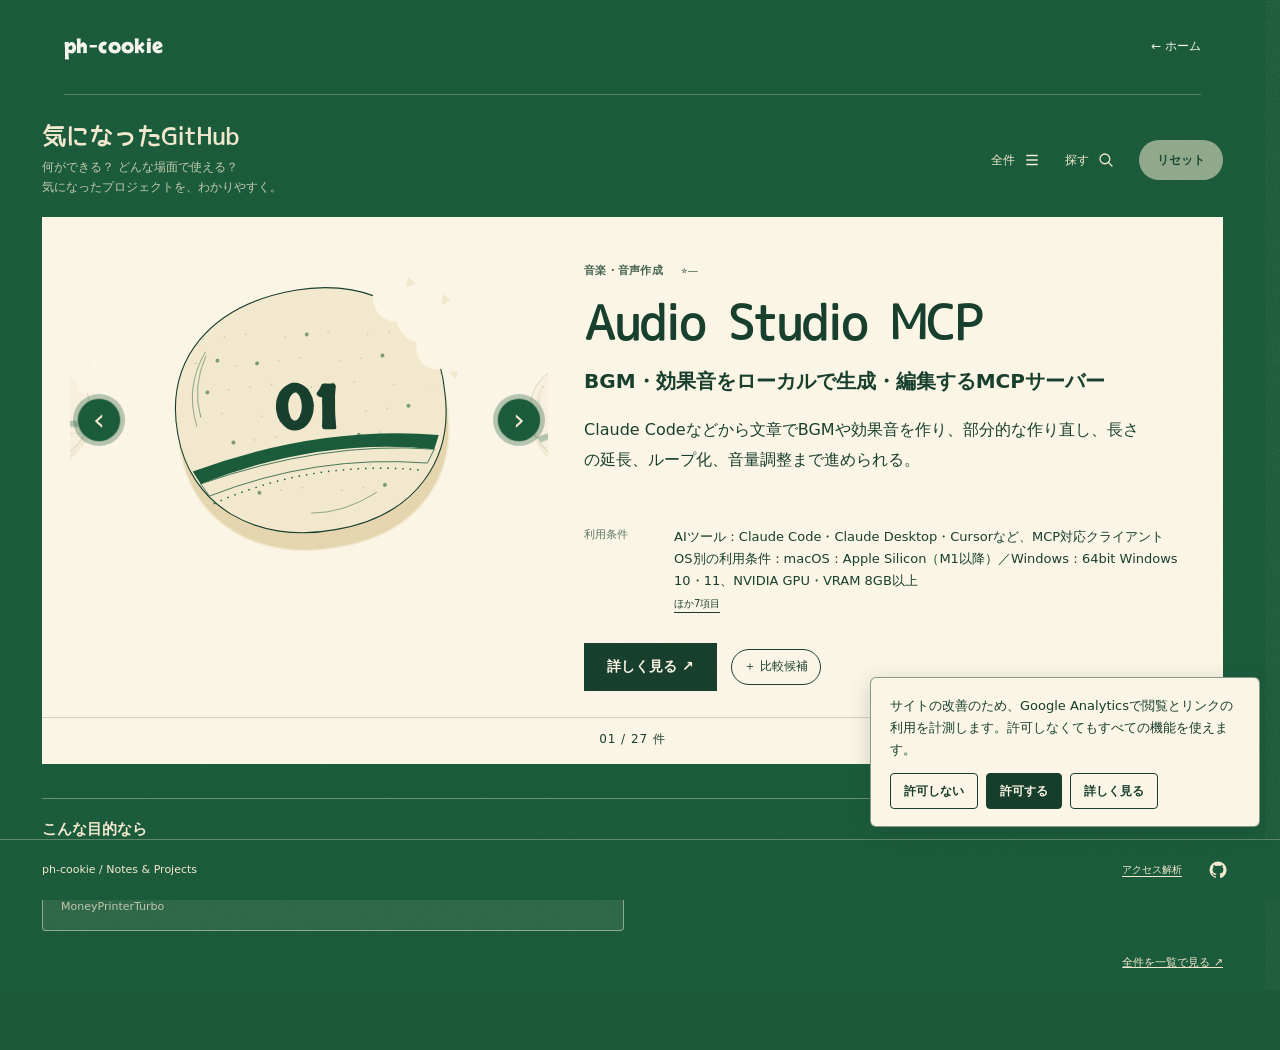
==== commit a9dc9e8b: "Save approved audio category and Audio Studio MCP publication stage" ====
--- a/projects/index.html
+++ b/projects/index.html
@@ -6,7 +6,7 @@
   <meta name="description" content="気になったGitHubプロジェクトを、用途や利用条件とともに紹介。">
   <title>気になったGitHub — ph-cookie</title>
   <link rel="stylesheet" href="../assets/collection.css?v=414d01db8b60">
-  <script defer src="data.js?v=7d6185a0344e"></script>
+  <script defer src="data.js?v=5987f55c9b30"></script>
   <script defer src="../assets/projects.js?v=3e82fefd5011"></script>
 <link rel="stylesheet" href="../assets/site-settings.css?v=dbaac64d1aff"><script defer src="../assets/site-settings.js?v=22b683aef506"></script></head>
 <body class="cookie-projects" data-concept="section">
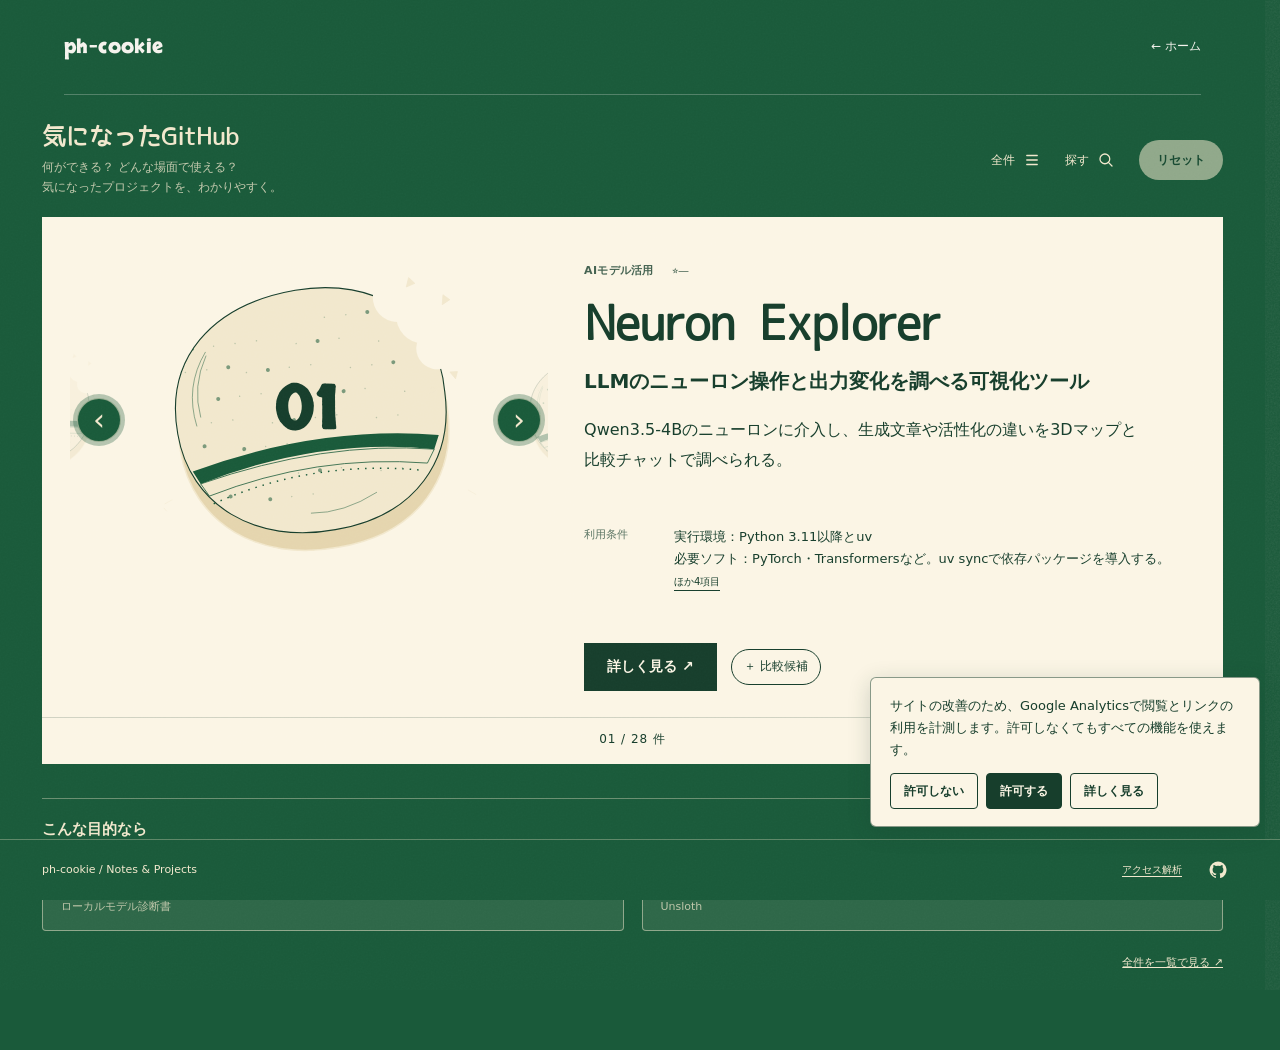
==== commit 3043d1b2: "Save approved Neuron Explorer r1 publication stage" ====
--- a/projects/index.html
+++ b/projects/index.html
@@ -6,7 +6,7 @@
   <meta name="description" content="気になったGitHubプロジェクトを、用途や利用条件とともに紹介。">
   <title>気になったGitHub — ph-cookie</title>
   <link rel="stylesheet" href="../assets/collection.css?v=414d01db8b60">
-  <script defer src="data.js?v=5987f55c9b30"></script>
+  <script defer src="data.js?v=d535575071ea"></script>
   <script defer src="../assets/projects.js?v=3e82fefd5011"></script>
 <link rel="stylesheet" href="../assets/site-settings.css?v=dbaac64d1aff"><script defer src="../assets/site-settings.js?v=22b683aef506"></script></head>
 <body class="cookie-projects" data-concept="section">
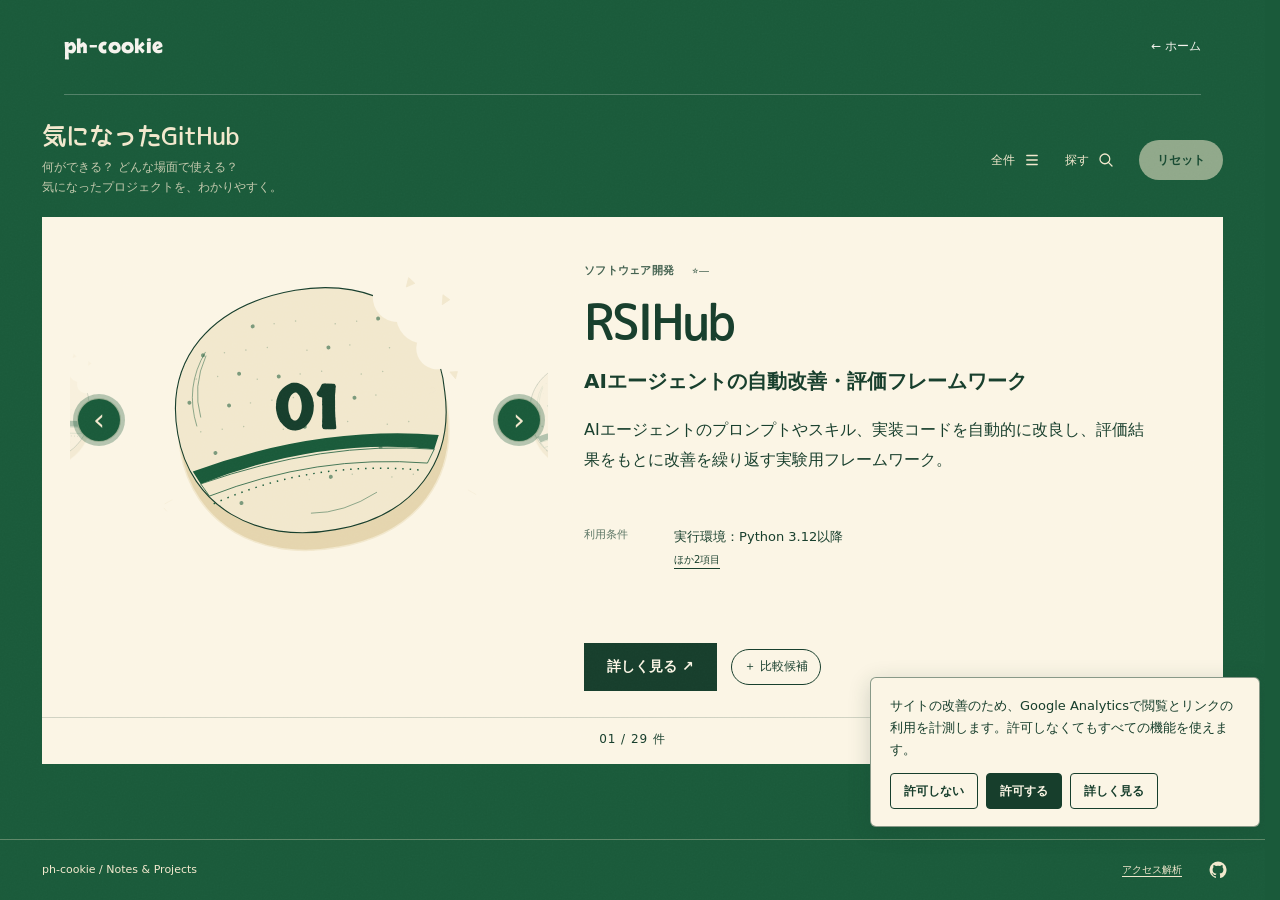
==== commit 0a96fa48: "Editorial 20261028-simple-agent-lab-rsihub" ====
--- a/projects/index.html
+++ b/projects/index.html
@@ -6,7 +6,7 @@
   <meta name="description" content="気になったGitHubプロジェクトを、用途や利用条件とともに紹介。">
   <title>気になったGitHub — ph-cookie</title>
   <link rel="stylesheet" href="../assets/collection.css?v=414d01db8b60">
-  <script defer src="data.js?v=d535575071ea"></script>
+  <script defer src="data.js?v=8c8d679d284e"></script>
   <script defer src="../assets/projects.js?v=3e82fefd5011"></script>
 <link rel="stylesheet" href="../assets/site-settings.css?v=dbaac64d1aff"><script defer src="../assets/site-settings.js?v=22b683aef506"></script></head>
 <body class="cookie-projects" data-concept="section">
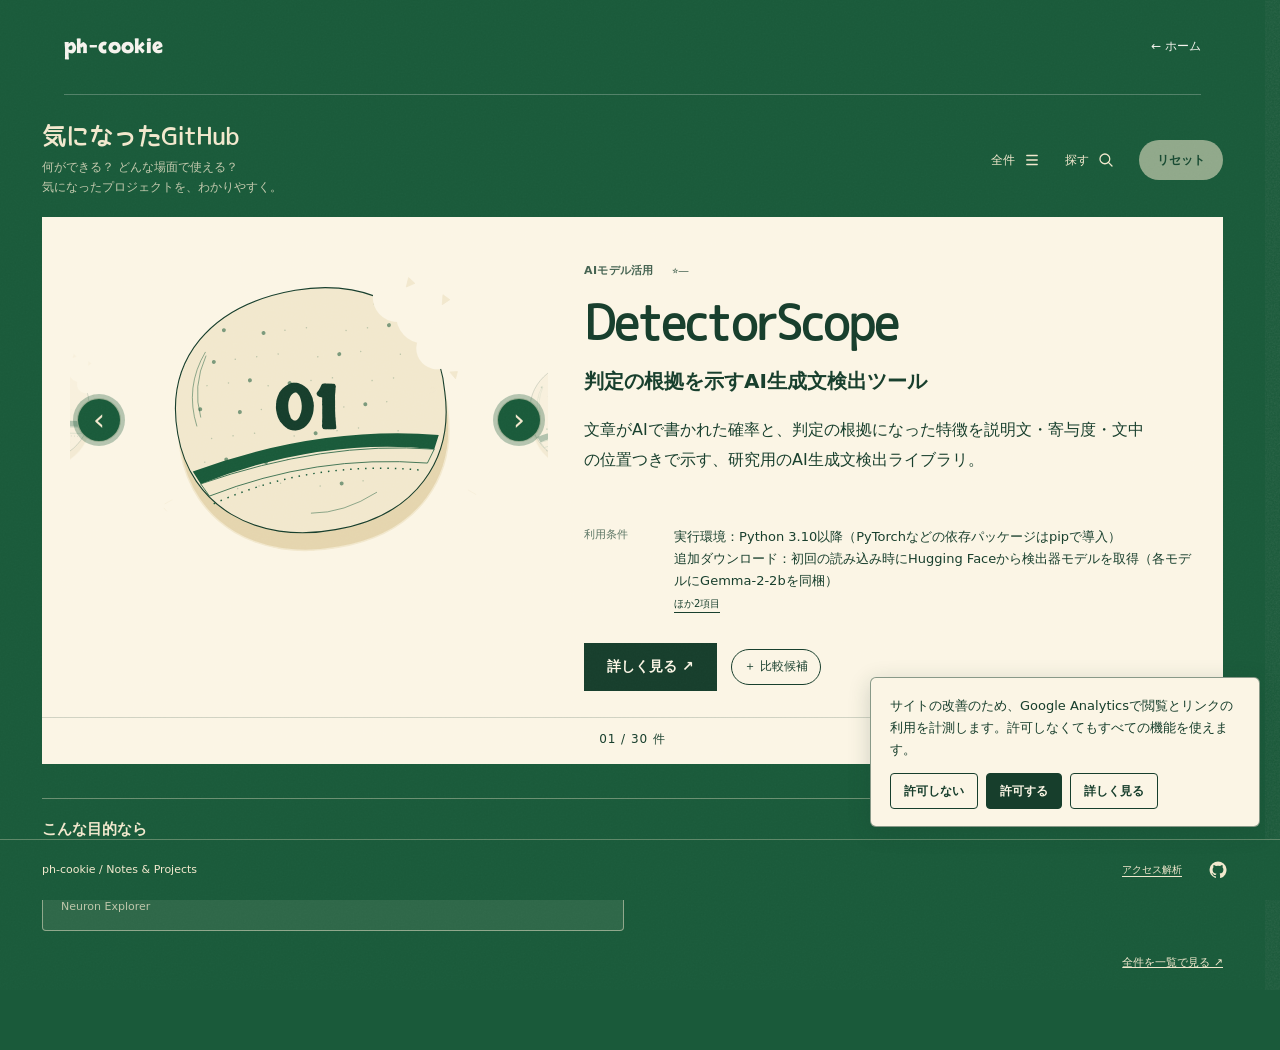
==== commit 686f35db: "Update project catalog" ====
--- a/projects/index.html
+++ b/projects/index.html
@@ -6,7 +6,7 @@
   <meta name="description" content="気になったGitHubプロジェクトを、用途や利用条件とともに紹介。">
   <title>気になったGitHub — ph-cookie</title>
   <link rel="stylesheet" href="../assets/collection.css?v=414d01db8b60">
-  <script defer src="data.js?v=8c8d679d284e"></script>
+  <script defer src="data.js?v=f969e1cd96cb"></script>
   <script defer src="../assets/projects.js?v=3e82fefd5011"></script>
 <link rel="stylesheet" href="../assets/site-settings.css?v=dbaac64d1aff"><script defer src="../assets/site-settings.js?v=22b683aef506"></script></head>
 <body class="cookie-projects" data-concept="section">
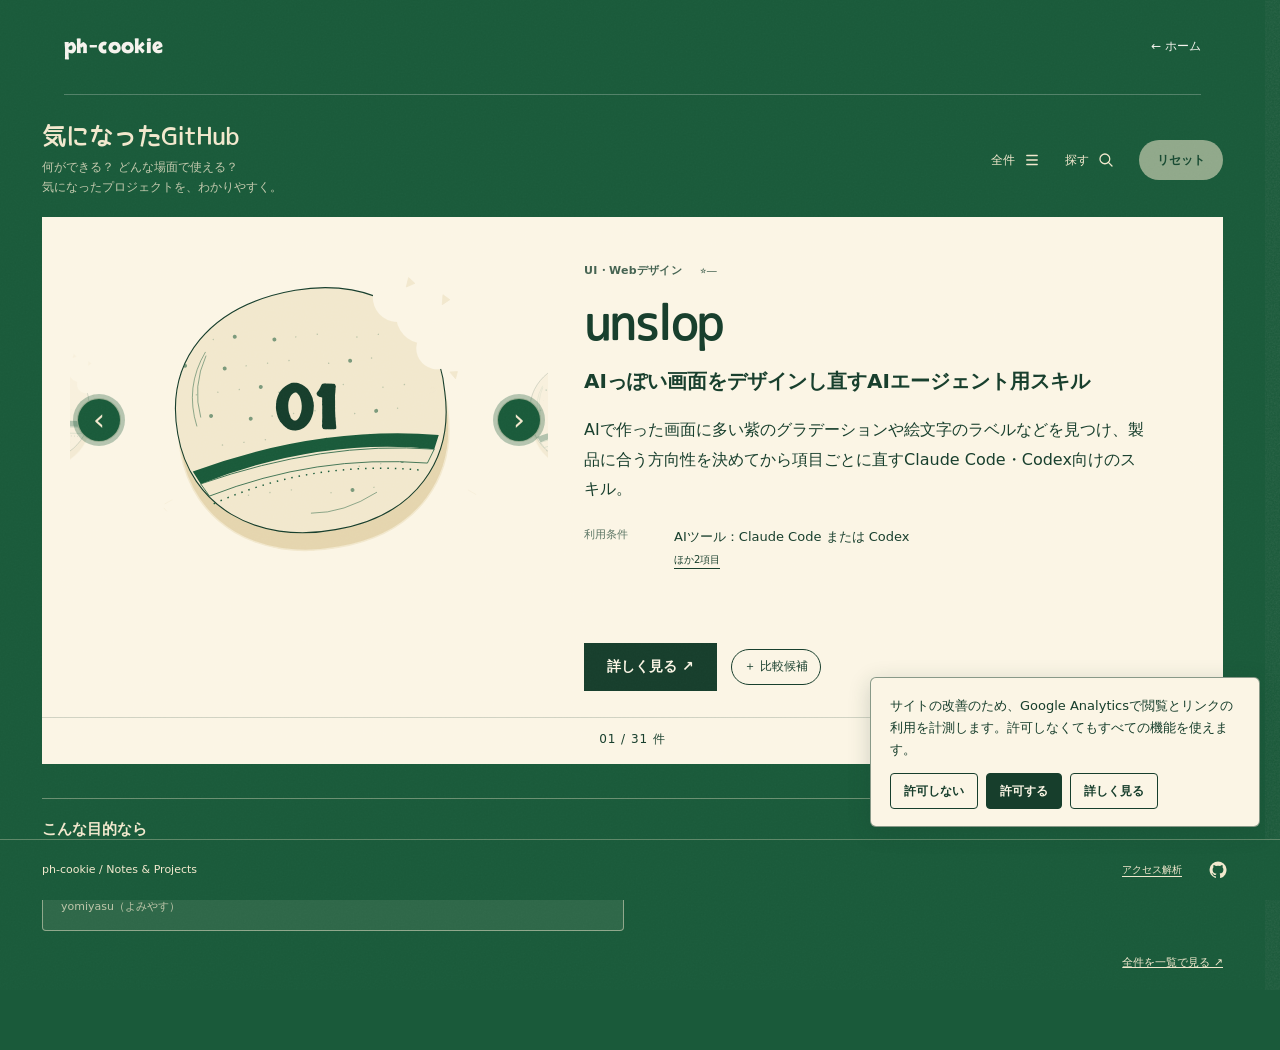
==== commit 44ed1f02: "Update project catalog" ====
--- a/projects/index.html
+++ b/projects/index.html
@@ -6,7 +6,7 @@
   <meta name="description" content="気になったGitHubプロジェクトを、用途や利用条件とともに紹介。">
   <title>気になったGitHub — ph-cookie</title>
   <link rel="stylesheet" href="../assets/collection.css?v=414d01db8b60">
-  <script defer src="data.js?v=f969e1cd96cb"></script>
+  <script defer src="data.js?v=a5e2b3e80b5e"></script>
   <script defer src="../assets/projects.js?v=3e82fefd5011"></script>
 <link rel="stylesheet" href="../assets/site-settings.css?v=dbaac64d1aff"><script defer src="../assets/site-settings.js?v=22b683aef506"></script></head>
 <body class="cookie-projects" data-concept="section">
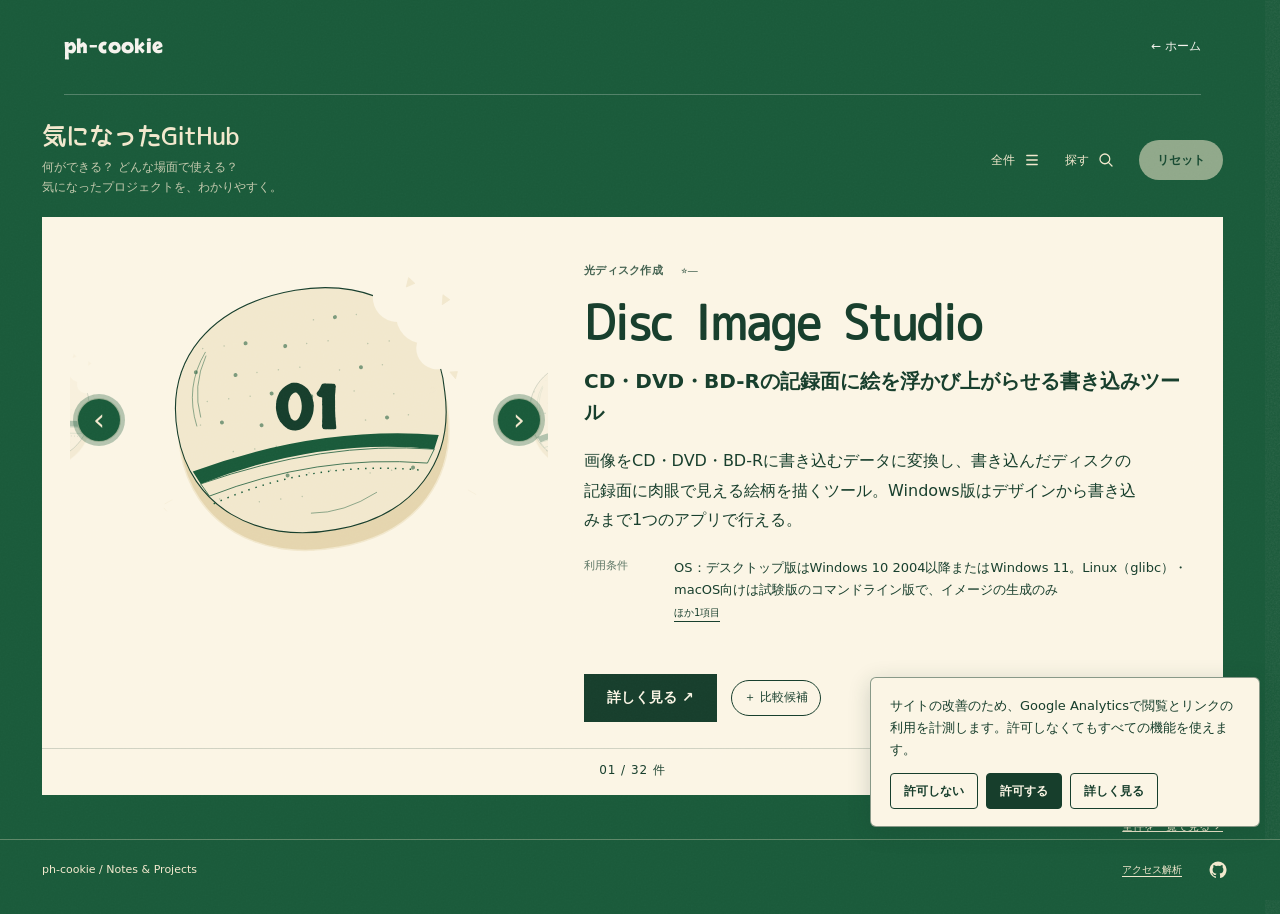
==== commit 5b1b3d0c: "Update project catalog" ====
--- a/projects/index.html
+++ b/projects/index.html
@@ -6,7 +6,7 @@
   <meta name="description" content="気になったGitHubプロジェクトを、用途や利用条件とともに紹介。">
   <title>気になったGitHub — ph-cookie</title>
   <link rel="stylesheet" href="../assets/collection.css?v=414d01db8b60">
-  <script defer src="data.js?v=a5e2b3e80b5e"></script>
+  <script defer src="data.js?v=d1f6c6622f0f"></script>
   <script defer src="../assets/projects.js?v=3e82fefd5011"></script>
 <link rel="stylesheet" href="../assets/site-settings.css?v=dbaac64d1aff"><script defer src="../assets/site-settings.js?v=22b683aef506"></script></head>
 <body class="cookie-projects" data-concept="section">
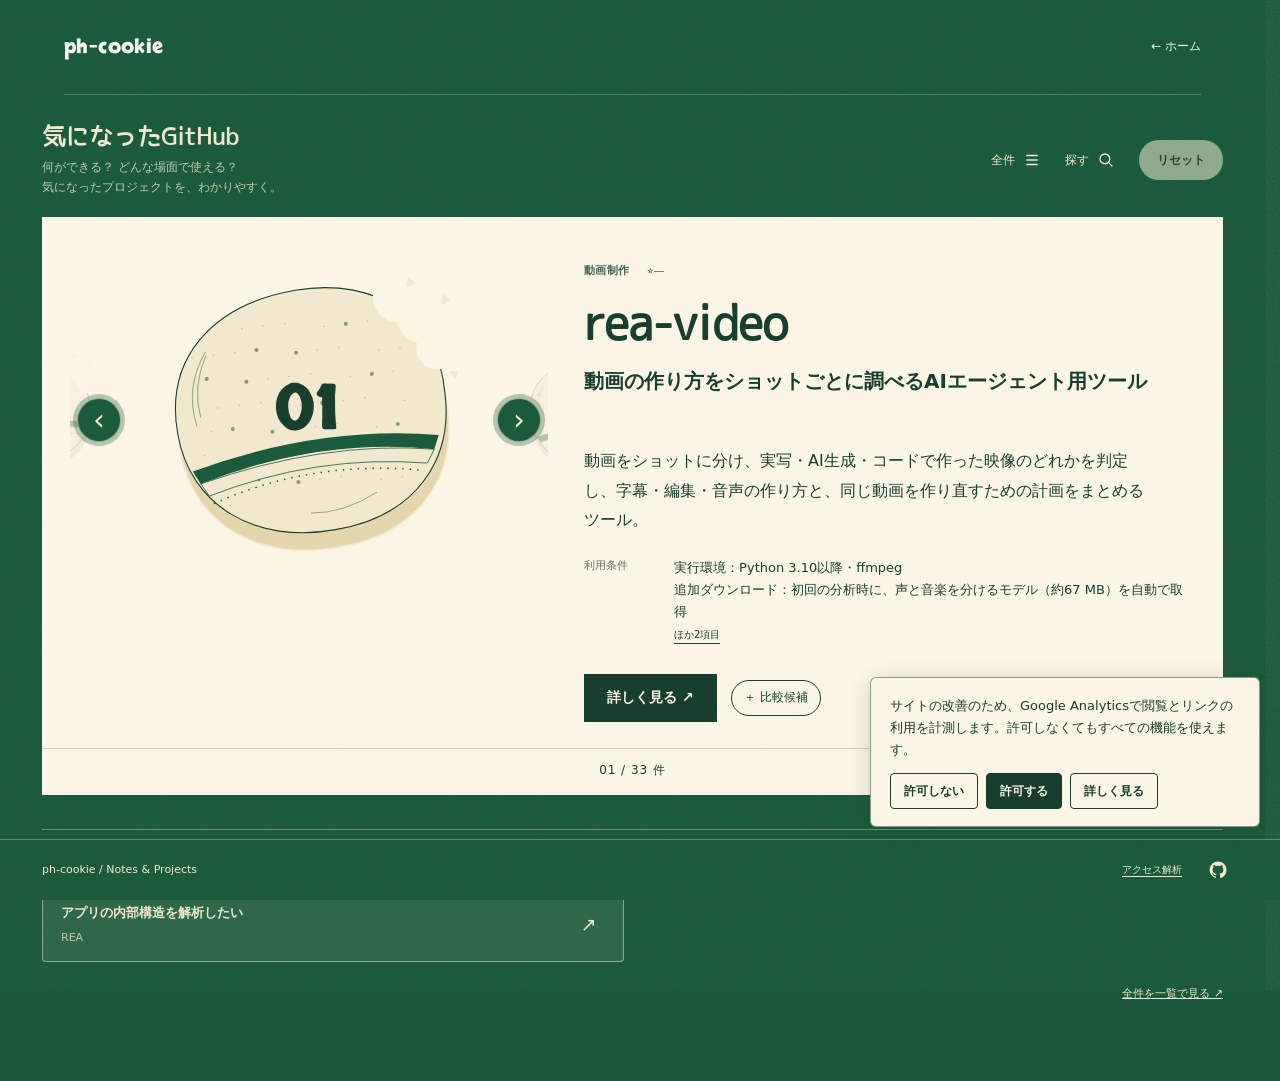
==== commit 39403a41: "Update project catalog" ====
--- a/projects/index.html
+++ b/projects/index.html
@@ -6,7 +6,7 @@
   <meta name="description" content="気になったGitHubプロジェクトを、用途や利用条件とともに紹介。">
   <title>気になったGitHub — ph-cookie</title>
   <link rel="stylesheet" href="../assets/collection.css?v=414d01db8b60">
-  <script defer src="data.js?v=d1f6c6622f0f"></script>
+  <script defer src="data.js?v=d98dee890396"></script>
   <script defer src="../assets/projects.js?v=3e82fefd5011"></script>
 <link rel="stylesheet" href="../assets/site-settings.css?v=dbaac64d1aff"><script defer src="../assets/site-settings.js?v=22b683aef506"></script></head>
 <body class="cookie-projects" data-concept="section">
